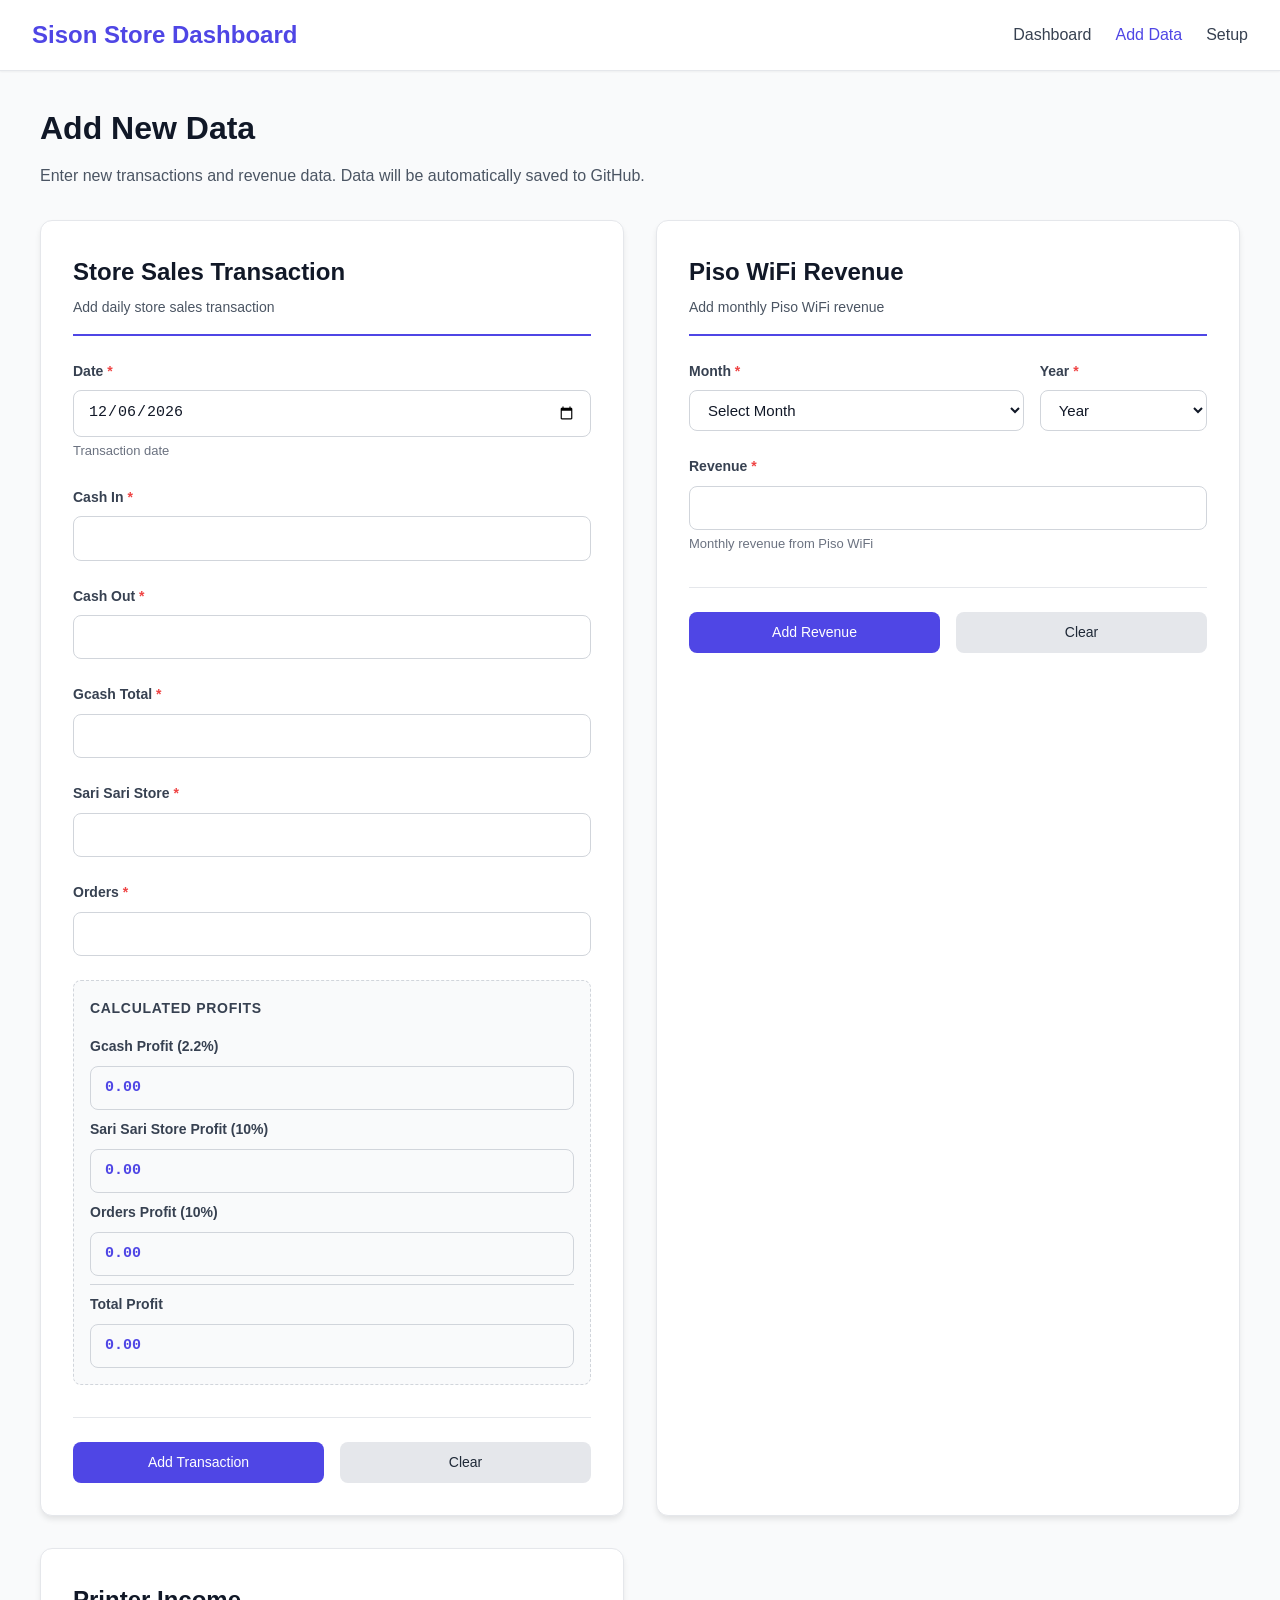
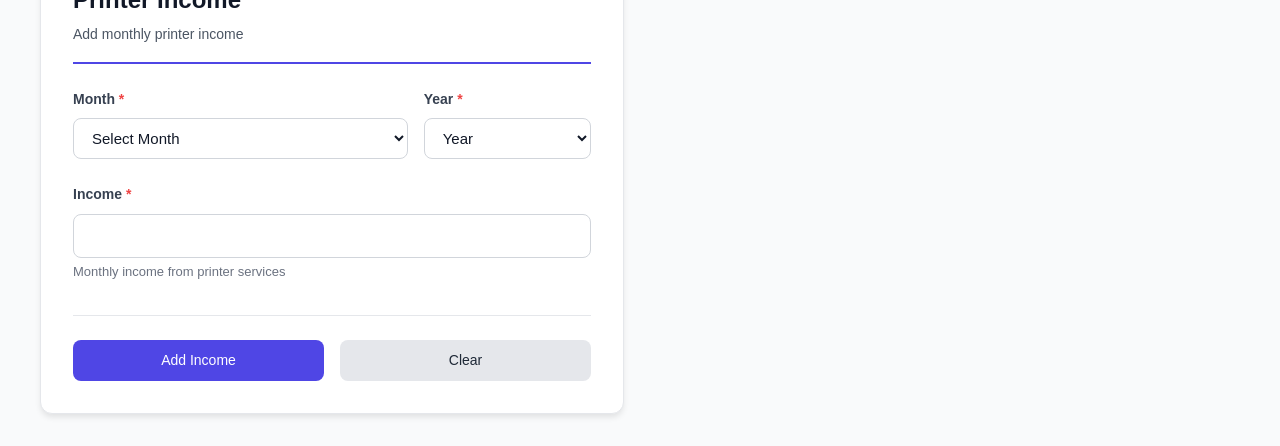
==== input.html @ 73884fcf "Initial commit: Sison Store Business Dashboard Complete web-based dashboard implementation: - Dashbo" ====
<!DOCTYPE html>
<html lang="en">
<head>
  <meta charset="UTF-8">
  <meta name="viewport" content="width=device-width, initial-scale=1.0">
  <title>Add Data - Sison Store Dashboard</title>

  <!-- Styles -->
  <link rel="stylesheet" href="css/main.css">
  <link rel="stylesheet" href="css/forms.css">
</head>
<body>
  <!-- Header -->
  <header>
    <div class="header-content">
      <a href="index.html" class="logo">Sison Store Dashboard</a>
      <nav>
        <ul>
          <li><a href="index.html">Dashboard</a></li>
          <li><a href="input.html" class="active">Add Data</a></li>
          <li><a href="setup.html">Setup</a></li>
        </ul>
      </nav>
    </div>
  </header>

  <!-- Main Content -->
  <main>
    <div class="forms-container">
      <!-- Header -->
      <div class="forms-header">
        <h1>Add New Data</h1>
        <p>Enter new transactions and revenue data. Data will be automatically saved to GitHub.</p>
      </div>

      <!-- Forms Grid -->
      <div class="forms-grid">
        <!-- Store Sales Form -->
        <div class="form-card">
          <div class="form-card-header">
            <h2>Store Sales Transaction</h2>
            <p>Add daily store sales transaction</p>
          </div>

          <form id="store-sales-form">
            <!-- Date -->
            <div class="form-group">
              <label for="date" class="form-label required">Date</label>
              <input type="date" id="date" name="date" class="form-input" required>
              <p class="form-help">Transaction date</p>
            </div>

            <!-- Revenue Fields -->
            <div class="form-group">
              <label for="cashIn" class="form-label required">Cash In</label>
              <input type="number" id="cashIn" name="cashIn" class="form-input" step="0.01" min="0" required>
            </div>

            <div class="form-group">
              <label for="cashOut" class="form-label required">Cash Out</label>
              <input type="number" id="cashOut" name="cashOut" class="form-input" step="0.01" min="0" required>
            </div>

            <div class="form-group">
              <label for="gcashTotal" class="form-label required">Gcash Total</label>
              <input type="number" id="gcashTotal" name="gcashTotal" class="form-input" step="0.01" min="0" required>
            </div>

            <div class="form-group">
              <label for="sariSariStore" class="form-label required">Sari Sari Store</label>
              <input type="number" id="sariSariStore" name="sariSariStore" class="form-input" step="0.01" min="0" required>
            </div>

            <div class="form-group">
              <label for="orders" class="form-label required">Orders</label>
              <input type="number" id="orders" name="orders" class="form-input" step="0.01" min="0" required>
            </div>

            <!-- Calculated Profits -->
            <div class="calculated-section">
              <h3>Calculated Profits</h3>

              <div class="calculated-field">
                <label for="gcashProfit" class="form-label">Gcash Profit (2.2%)</label>
                <input type="number" id="gcashProfit" name="gcashProfit" class="form-input" step="0.01" readonly>
              </div>

              <div class="calculated-field">
                <label for="sariSariStoreProfit" class="form-label">Sari Sari Store Profit (10%)</label>
                <input type="number" id="sariSariStoreProfit" name="sariSariStoreProfit" class="form-input" step="0.01" readonly>
              </div>

              <div class="calculated-field">
                <label for="ordersProfit" class="form-label">Orders Profit (10%)</label>
                <input type="number" id="ordersProfit" name="ordersProfit" class="form-input" step="0.01" readonly>
              </div>

              <div class="calculated-field">
                <label for="totalProfit" class="form-label">Total Profit</label>
                <input type="number" id="totalProfit" name="totalProfit" class="form-input" step="0.01" readonly>
              </div>
            </div>

            <!-- Actions -->
            <div class="form-actions">
              <button type="submit" class="btn btn-primary">Add Transaction</button>
              <button type="reset" class="btn btn-secondary">Clear</button>
            </div>
          </form>
        </div>

        <!-- Piso WiFi Form -->
        <div class="form-card">
          <div class="form-card-header">
            <h2>Piso WiFi Revenue</h2>
            <p>Add monthly Piso WiFi revenue</p>
          </div>

          <form id="piso-wifi-form">
            <!-- Month/Year -->
            <div class="date-inputs">
              <div class="form-group">
                <label for="pisoWifiMonth" class="form-label required">Month</label>
                <select id="pisoWifiMonth" name="month" class="form-select" required>
                  <option value="">Select Month</option>
                  <option value="January">January</option>
                  <option value="February">February</option>
                  <option value="March">March</option>
                  <option value="April">April</option>
                  <option value="May">May</option>
                  <option value="June">June</option>
                  <option value="July">July</option>
                  <option value="August">August</option>
                  <option value="September">September</option>
                  <option value="October">October</option>
                  <option value="November">November</option>
                  <option value="December">December</option>
                </select>
              </div>

              <div class="form-group">
                <label for="pisoWifiYear" class="form-label required">Year</label>
                <select id="pisoWifiYear" name="year" class="form-select" required>
                  <option value="">Year</option>
                  <option value="2025">2025</option>
                  <option value="2026">2026</option>
                  <option value="2027">2027</option>
                  <option value="2028">2028</option>
                  <option value="2029">2029</option>
                </select>
              </div>
            </div>

            <!-- Revenue -->
            <div class="form-group">
              <label for="pisoWifiRevenue" class="form-label required">Revenue</label>
              <input type="number" id="pisoWifiRevenue" name="revenue" class="form-input" step="0.01" min="0" required>
              <p class="form-help">Monthly revenue from Piso WiFi</p>
            </div>

            <!-- Actions -->
            <div class="form-actions">
              <button type="submit" class="btn btn-primary">Add Revenue</button>
              <button type="reset" class="btn btn-secondary">Clear</button>
            </div>
          </form>
        </div>

        <!-- Printer Form -->
        <div class="form-card">
          <div class="form-card-header">
            <h2>Printer Income</h2>
            <p>Add monthly printer income</p>
          </div>

          <form id="printer-form">
            <!-- Month/Year -->
            <div class="date-inputs">
              <div class="form-group">
                <label for="printerMonth" class="form-label required">Month</label>
                <select id="printerMonth" name="month" class="form-select" required>
                  <option value="">Select Month</option>
                  <option value="January">January</option>
                  <option value="February">February</option>
                  <option value="March">March</option>
                  <option value="April">April</option>
                  <option value="May">May</option>
                  <option value="June">June</option>
                  <option value="July">July</option>
                  <option value="August">August</option>
                  <option value="September">September</option>
                  <option value="October">October</option>
                  <option value="November">November</option>
                  <option value="December">December</option>
                </select>
              </div>

              <div class="form-group">
                <label for="printerYear" class="form-label required">Year</label>
                <select id="printerYear" name="year" class="form-select" required>
                  <option value="">Year</option>
                  <option value="2025">2025</option>
                  <option value="2026">2026</option>
                  <option value="2027">2027</option>
                  <option value="2028">2028</option>
                  <option value="2029">2029</option>
                </select>
              </div>
            </div>

            <!-- Income -->
            <div class="form-group">
              <label for="printerIncome" class="form-label required">Income</label>
              <input type="number" id="printerIncome" name="income" class="form-input" step="0.01" min="0" required>
              <p class="form-help">Monthly income from printer services</p>
            </div>

            <!-- Actions -->
            <div class="form-actions">
              <button type="submit" class="btn btn-primary">Add Income</button>
              <button type="reset" class="btn btn-secondary">Clear</button>
            </div>
          </form>
        </div>
      </div>
    </div>
  </main>

  <!-- Scripts -->
  <script src="js/config.js"></script>
  <script src="js/utils.js"></script>
  <script src="js/github-api.js"></script>
  <script src="js/storage.js"></script>
  <script src="js/data-manager.js"></script>
  <script src="js/forms.js"></script>
</body>
</html>
---- css/main.css ----
/**
 * Main styles for Sison Store Dashboard
 * Global styles, variables, and base layout
 */

:root {
  /* Colors */
  --primary-color: #4F46E5;
  --primary-dark: #4338CA;
  --primary-light: #6366F1;
  --secondary-color: #06B6D4;
  --success-color: #10B981;
  --warning-color: #F59E0B;
  --error-color: #EF4444;
  --info-color: #3B82F6;

  /* Grays */
  --gray-50: #F9FAFB;
  --gray-100: #F3F4F6;
  --gray-200: #E5E7EB;
  --gray-300: #D1D5DB;
  --gray-400: #9CA3AF;
  --gray-500: #6B7280;
  --gray-600: #4B5563;
  --gray-700: #374151;
  --gray-800: #1F2937;
  --gray-900: #111827;

  /* Spacing */
  --spacing-xs: 0.25rem;
  --spacing-sm: 0.5rem;
  --spacing-md: 1rem;
  --spacing-lg: 1.5rem;
  --spacing-xl: 2rem;
  --spacing-2xl: 3rem;

  /* Border */
  --border-radius: 0.5rem;
  --border-radius-lg: 0.75rem;
  --border-color: var(--gray-200);

  /* Shadows */
  --shadow-sm: 0 1px 2px 0 rgba(0, 0, 0, 0.05);
  --shadow-md: 0 4px 6px -1px rgba(0, 0, 0, 0.1);
  --shadow-lg: 0 10px 15px -3px rgba(0, 0, 0, 0.1);
  --shadow-xl: 0 20px 25px -5px rgba(0, 0, 0, 0.1);

  /* Font */
  --font-family: -apple-system, BlinkMacSystemFont, 'Segoe UI', Roboto, 'Helvetica Neue', Arial, sans-serif;
  --font-mono: 'SF Mono', Monaco, 'Cascadia Code', 'Roboto Mono', Consolas, 'Courier New', monospace;
}

* {
  margin: 0;
  padding: 0;
  box-sizing: border-box;
}

html {
  font-size: 16px;
}

body {
  font-family: var(--font-family);
  color: var(--gray-900);
  background-color: var(--gray-50);
  line-height: 1.6;
  min-height: 100vh;
}

/* Header */
header {
  background-color: white;
  border-bottom: 1px solid var(--border-color);
  padding: var(--spacing-md) var(--spacing-xl);
  position: sticky;
  top: 0;
  z-index: 100;
  box-shadow: var(--shadow-sm);
}

.header-content {
  max-width: 1400px;
  margin: 0 auto;
  display: flex;
  justify-content: space-between;
  align-items: center;
}

.logo {
  font-size: 1.5rem;
  font-weight: 700;
  color: var(--primary-color);
  text-decoration: none;
}

nav ul {
  list-style: none;
  display: flex;
  gap: var(--spacing-lg);
  align-items: center;
}

nav a {
  color: var(--gray-700);
  text-decoration: none;
  font-weight: 500;
  transition: color 0.2s;
}

nav a:hover {
  color: var(--primary-color);
}

nav a.active {
  color: var(--primary-color);
}

/* Main Content */
main {
  max-width: 1400px;
  margin: 0 auto;
  padding: var(--spacing-xl);
}

main.loading {
  opacity: 0.6;
  pointer-events: none;
}

/* Buttons */
.btn {
  display: inline-block;
  padding: 0.625rem 1.25rem;
  font-size: 0.875rem;
  font-weight: 500;
  text-align: center;
  text-decoration: none;
  border: none;
  border-radius: var(--border-radius);
  cursor: pointer;
  transition: all 0.2s;
  line-height: 1.5;
}

.btn:disabled {
  opacity: 0.5;
  cursor: not-allowed;
}

.btn-primary {
  background-color: var(--primary-color);
  color: white;
}

.btn-primary:hover:not(:disabled) {
  background-color: var(--primary-dark);
}

.btn-secondary {
  background-color: var(--gray-200);
  color: var(--gray-800);
}

.btn-secondary:hover:not(:disabled) {
  background-color: var(--gray-300);
}

.btn-success {
  background-color: var(--success-color);
  color: white;
}

.btn-danger {
  background-color: var(--error-color);
  color: white;
}

.btn-sm {
  padding: 0.375rem 0.75rem;
  font-size: 0.8125rem;
}

.btn-lg {
  padding: 0.875rem 1.75rem;
  font-size: 1rem;
}

/* Cards */
.card {
  background-color: white;
  border-radius: var(--border-radius-lg);
  padding: var(--spacing-lg);
  box-shadow: var(--shadow-sm);
  border: 1px solid var(--border-color);
}

.card-header {
  font-size: 1.125rem;
  font-weight: 600;
  margin-bottom: var(--spacing-md);
  color: var(--gray-800);
}

/* Notifications */
.notification {
  position: fixed;
  top: var(--spacing-xl);
  right: var(--spacing-xl);
  padding: var(--spacing-md) var(--spacing-lg);
  border-radius: var(--border-radius);
  box-shadow: var(--shadow-lg);
  background-color: white;
  border-left: 4px solid var(--info-color);
  z-index: 1000;
  transform: translateX(400px);
  opacity: 0;
  transition: all 0.3s ease-in-out;
  max-width: 400px;
}

.notification.show {
  transform: translateX(0);
  opacity: 1;
}

.notification-success {
  border-left-color: var(--success-color);
}

.notification-error {
  border-left-color: var(--error-color);
}

.notification-warning {
  border-left-color: var(--warning-color);
}

/* Loader */
.loader {
  text-align: center;
  padding: var(--spacing-2xl);
}

.spinner {
  width: 50px;
  height: 50px;
  margin: 0 auto var(--spacing-md);
  border: 4px solid var(--gray-200);
  border-top-color: var(--primary-color);
  border-radius: 50%;
  animation: spin 1s linear infinite;
}

@keyframes spin {
  to {
    transform: rotate(360deg);
  }
}

/* Sync Status */
.sync-status {
  display: flex;
  align-items: center;
  gap: var(--spacing-sm);
  font-size: 0.875rem;
  color: var(--gray-600);
}

.sync-indicator {
  width: 8px;
  height: 8px;
  border-radius: 50%;
  background-color: var(--success-color);
  animation: pulse 2s infinite;
}

@keyframes pulse {
  0%, 100% {
    opacity: 1;
  }
  50% {
    opacity: 0.5;
  }
}

/* Setup Prompt */
.setup-prompt {
  display: flex;
  justify-content: center;
  align-items: center;
  min-height: 60vh;
}

.setup-card {
  background-color: white;
  border-radius: var(--border-radius-lg);
  padding: var(--spacing-2xl);
  box-shadow: var(--shadow-lg);
  max-width: 500px;
  text-align: center;
}

.setup-card h2 {
  font-size: 1.5rem;
  margin-bottom: var(--spacing-md);
  color: var(--gray-900);
}

.setup-card p {
  color: var(--gray-600);
  margin-bottom: var(--spacing-md);
}

.setup-card .btn {
  margin-top: var(--spacing-lg);
}

/* Utility Classes */
.text-center {
  text-align: center;
}

.text-right {
  text-align: right;
}

.font-semibold {
  font-weight: 600;
}

.font-bold {
  font-weight: 700;
}

.mb-1 {
  margin-bottom: var(--spacing-sm);
}

.mb-2 {
  margin-bottom: var(--spacing-md);
}

.mb-3 {
  margin-bottom: var(--spacing-lg);
}

.mt-1 {
  margin-top: var(--spacing-sm);
}

.mt-2 {
  margin-top: var(--spacing-md);
}

.mt-3 {
  margin-top: var(--spacing-lg);
}

/* Responsive */
@media (max-width: 768px) {
  header {
    padding: var(--spacing-md);
  }

  main {
    padding: var(--spacing-md);
  }

  nav ul {
    gap: var(--spacing-sm);
    font-size: 0.875rem;
  }

  .logo {
    font-size: 1.25rem;
  }

  .notification {
    right: var(--spacing-md);
    left: var(--spacing-md);
    max-width: none;
  }
}
---- css/forms.css ----
/**
 * Forms-specific styles
 */

/* Forms Page Layout */
.forms-container {
  max-width: 1200px;
  margin: 0 auto;
}

.forms-header {
  margin-bottom: var(--spacing-xl);
}

.forms-header h1 {
  font-size: 2rem;
  font-weight: 700;
  color: var(--gray-900);
  margin-bottom: var(--spacing-sm);
}

.forms-header p {
  color: var(--gray-600);
  font-size: 1rem;
}

/* Forms Grid */
.forms-grid {
  display: grid;
  grid-template-columns: repeat(auto-fit, minmax(400px, 1fr));
  gap: var(--spacing-xl);
}

/* Form Card */
.form-card {
  background-color: white;
  border-radius: var(--border-radius-lg);
  padding: var(--spacing-xl);
  box-shadow: var(--shadow-md);
  border: 1px solid var(--border-color);
}

.form-card-header {
  margin-bottom: var(--spacing-lg);
  padding-bottom: var(--spacing-md);
  border-bottom: 2px solid var(--primary-color);
}

.form-card-header h2 {
  font-size: 1.5rem;
  font-weight: 600;
  color: var(--gray-900);
  margin-bottom: var(--spacing-xs);
}

.form-card-header p {
  color: var(--gray-600);
  font-size: 0.875rem;
}

/* Form Groups */
.form-group {
  margin-bottom: var(--spacing-lg);
}

.form-label {
  display: block;
  font-size: 0.875rem;
  font-weight: 600;
  color: var(--gray-700);
  margin-bottom: var(--spacing-sm);
}

.form-label.required::after {
  content: " *";
  color: var(--error-color);
}

.form-input,
.form-select,
.form-textarea {
  width: 100%;
  padding: 0.625rem 0.875rem;
  font-size: 0.9375rem;
  line-height: 1.5;
  color: var(--gray-900);
  background-color: white;
  border: 1px solid var(--gray-300);
  border-radius: var(--border-radius);
  transition: border-color 0.2s, box-shadow 0.2s;
}

.form-input:focus,
.form-select:focus,
.form-textarea:focus {
  outline: none;
  border-color: var(--primary-color);
  box-shadow: 0 0 0 3px rgba(79, 70, 229, 0.1);
}

.form-input:disabled,
.form-select:disabled,
.form-textarea:disabled {
  background-color: var(--gray-100);
  cursor: not-allowed;
  opacity: 0.7;
}

.form-input[readonly] {
  background-color: var(--gray-50);
  cursor: default;
}

.form-textarea {
  resize: vertical;
  min-height: 100px;
}

.form-help {
  font-size: 0.8125rem;
  color: var(--gray-500);
  margin-top: var(--spacing-xs);
}

/* Input Groups */
.input-group {
  display: flex;
  gap: var(--spacing-sm);
}

.input-group > * {
  flex: 1;
}

/* Calculated Fields */
.calculated-section {
  margin-top: var(--spacing-lg);
  padding: var(--spacing-md);
  background-color: var(--gray-50);
  border-radius: var(--border-radius);
  border: 1px dashed var(--gray-300);
}

.calculated-section h3 {
  font-size: 0.875rem;
  font-weight: 600;
  color: var(--gray-700);
  margin-bottom: var(--spacing-md);
  text-transform: uppercase;
  letter-spacing: 0.05em;
}

.calculated-field {
  margin-bottom: var(--spacing-sm);
}

.calculated-field:last-child {
  margin-bottom: 0;
  padding-top: var(--spacing-sm);
  border-top: 1px solid var(--gray-300);
  margin-top: var(--spacing-sm);
}

.calculated-field .form-input {
  font-weight: 600;
  color: var(--primary-color);
}

/* Form Actions */
.form-actions {
  display: flex;
  gap: var(--spacing-md);
  margin-top: var(--spacing-xl);
  padding-top: var(--spacing-lg);
  border-top: 1px solid var(--border-color);
}

.form-actions .btn {
  flex: 1;
}

/* Error States */
.form-input.error,
.form-select.error,
.form-textarea.error {
  border-color: var(--error-color);
}

.form-input.error:focus,
.form-select.error:focus,
.form-textarea.error:focus {
  box-shadow: 0 0 0 3px rgba(239, 68, 68, 0.1);
}

.form-error {
  font-size: 0.8125rem;
  color: var(--error-color);
  margin-top: var(--spacing-xs);
  display: flex;
  align-items: center;
  gap: var(--spacing-xs);
}

/* Success States */
.form-success {
  padding: var(--spacing-md);
  background-color: var(--success-color);
  color: white;
  border-radius: var(--border-radius);
  margin-bottom: var(--spacing-lg);
  display: flex;
  align-items: center;
  gap: var(--spacing-sm);
}

/* Currency Input Styling */
input[type="number"] {
  font-family: var(--font-mono);
}

/* Month/Year Selectors */
.date-inputs {
  display: grid;
  grid-template-columns: 2fr 1fr;
  gap: var(--spacing-md);
}

/* Setup Form */
.setup-form {
  max-width: 600px;
  margin: 0 auto;
}

.setup-instructions {
  background-color: var(--info-color);
  color: white;
  padding: var(--spacing-lg);
  border-radius: var(--border-radius);
  margin-bottom: var(--spacing-xl);
}

.setup-instructions h3 {
  font-size: 1.125rem;
  margin-bottom: var(--spacing-sm);
}

.setup-instructions ol {
  margin-left: var(--spacing-lg);
  margin-top: var(--spacing-md);
}

.setup-instructions li {
  margin-bottom: var(--spacing-sm);
}

.setup-instructions code {
  background-color: rgba(255, 255, 255, 0.2);
  padding: 0.125rem 0.375rem;
  border-radius: 0.25rem;
  font-family: var(--font-mono);
  font-size: 0.875rem;
}

/* Token Input */
.token-input {
  font-family: var(--font-mono);
  letter-spacing: 0.05em;
}

/* Responsive */
@media (max-width: 768px) {
  .forms-grid {
    grid-template-columns: 1fr;
  }

  .form-card {
    padding: var(--spacing-lg);
  }

  .form-actions {
    flex-direction: column;
  }

  .form-actions .btn {
    width: 100%;
  }

  .input-group {
    flex-direction: column;
  }

  .date-inputs {
    grid-template-columns: 1fr;
  }
}

/* Loading State */
.form-card.loading {
  opacity: 0.6;
  pointer-events: none;
}

/* Animation */
@keyframes slideInUp {
  from {
    transform: translateY(20px);
    opacity: 0;
  }
  to {
    transform: translateY(0);
    opacity: 1;
  }
}

.form-card {
  animation: slideInUp 0.3s ease-out;
}
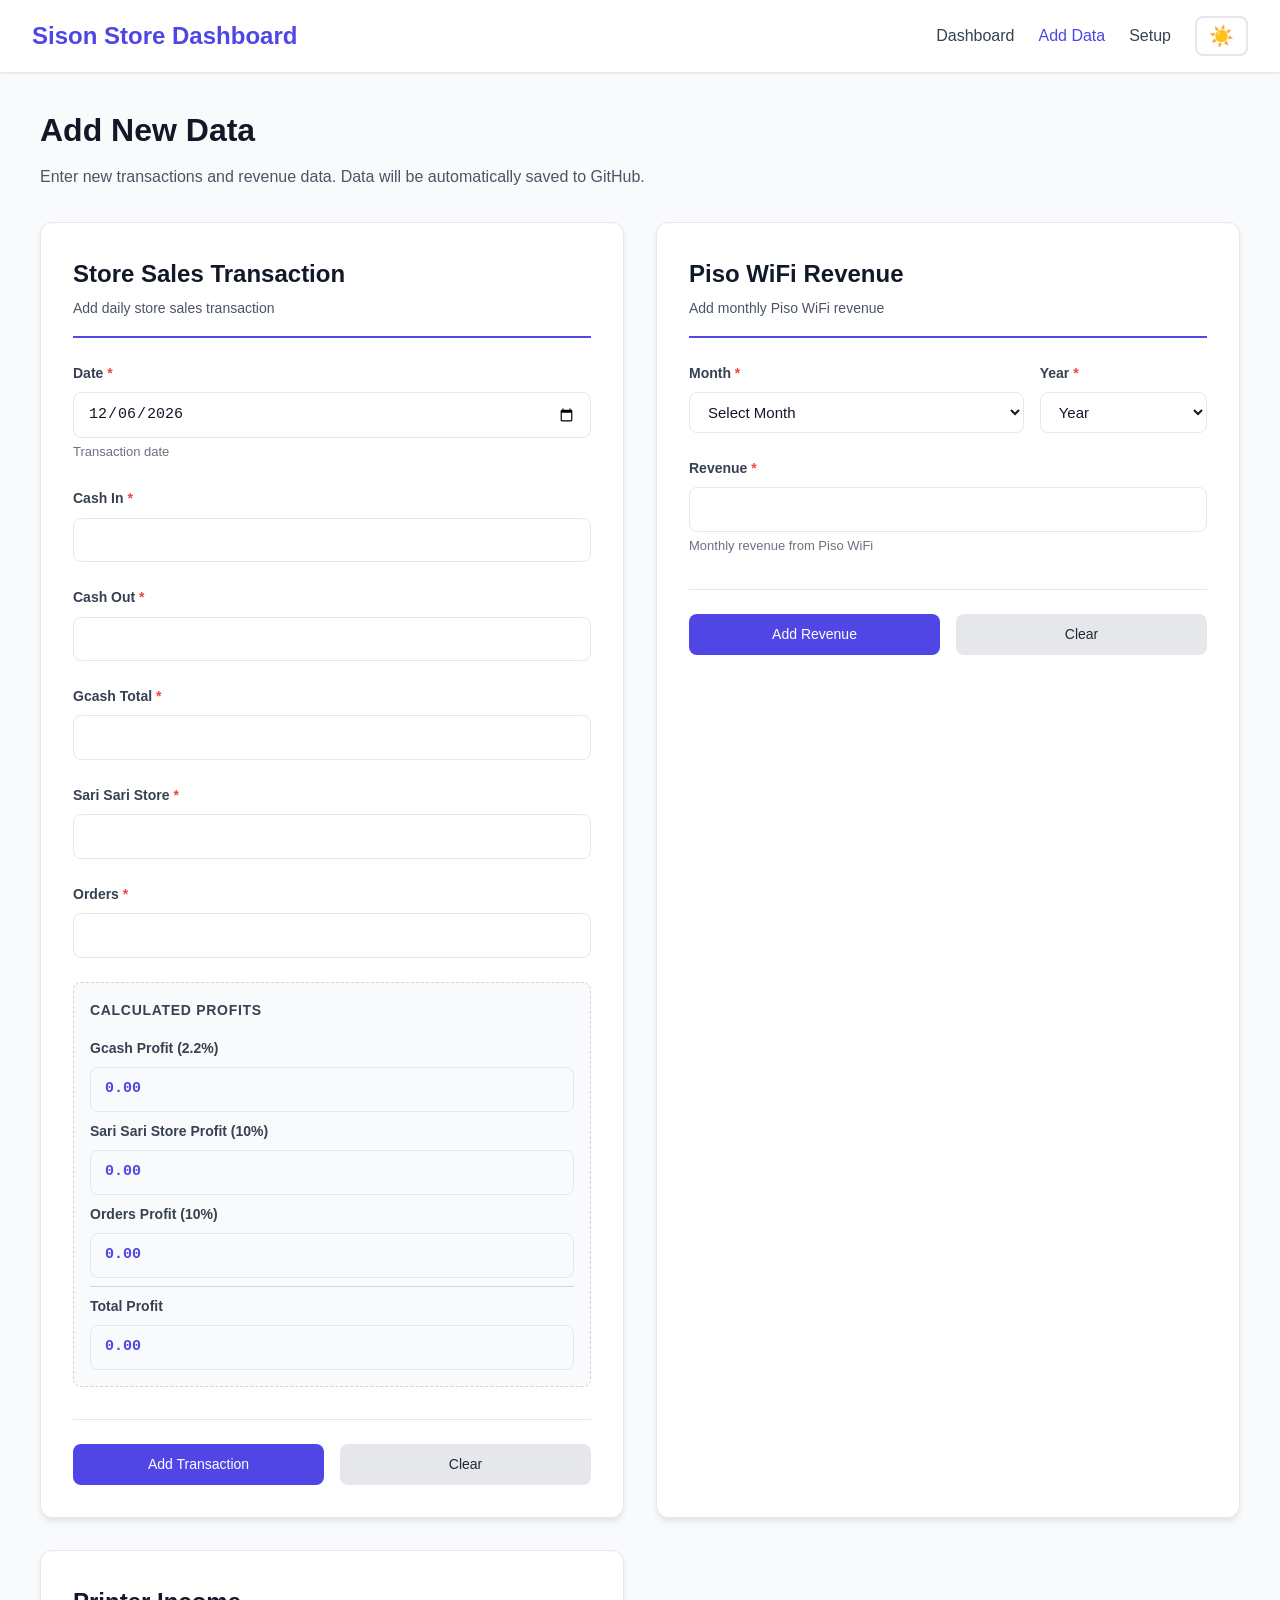
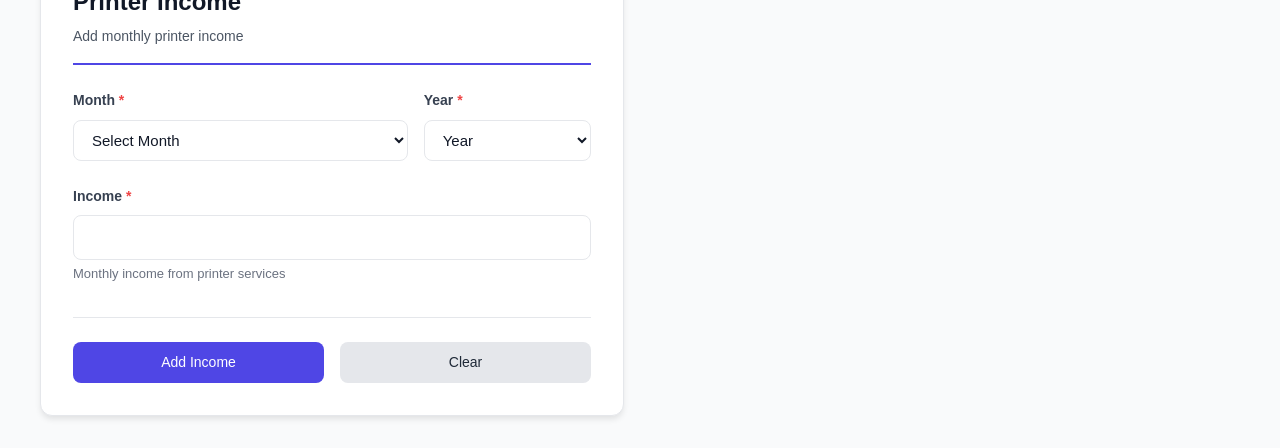
==== commit c2159083: "feat: Complete dashboard enhancements - Time filters, Revenue cards, Dark mode 🎨 Time Filter Feature" ====
--- a/input.html
+++ b/input.html
@@ -19,6 +19,12 @@
           <li><a href="index.html">Dashboard</a></li>
           <li><a href="input.html" class="active">Add Data</a></li>
           <li><a href="setup.html">Setup</a></li>
+          <li>
+            <button id="dark-mode-toggle" class="dark-mode-btn" title="Toggle Dark Mode">
+              <span class="icon-light">☀️</span>
+              <span class="icon-dark">🌙</span>
+            </button>
+          </li>
         </ul>
       </nav>
     </div>
@@ -233,5 +239,22 @@
   <script src="js/storage.js"></script>
   <script src="js/data-manager.js"></script>
   <script src="js/forms.js"></script>
+  <script>
+    // Dark mode toggle for input page
+    document.addEventListener('DOMContentLoaded', () => {
+      const darkMode = localStorage.getItem('darkMode') === 'true';
+      if (darkMode) {
+        document.body.classList.add('dark-mode');
+      }
+
+      const darkModeToggle = document.getElementById('dark-mode-toggle');
+      if (darkModeToggle) {
+        darkModeToggle.addEventListener('click', () => {
+          document.body.classList.toggle('dark-mode');
+          localStorage.setItem('darkMode', document.body.classList.contains('dark-mode'));
+        });
+      }
+    });
+  </script>
 </body>
 </html>
--- a/css/main.css
+++ b/css/main.css
@@ -13,6 +13,13 @@
   --warning-color: #F59E0B;
   --error-color: #EF4444;
   --info-color: #3B82F6;
+
+  /* Light Mode Colors */
+  --bg-primary: #F9FAFB;
+  --bg-secondary: #FFFFFF;
+  --text-primary: #111827;
+  --text-secondary: #6B7280;
+  --border-color-main: #E5E7EB;
 
   /* Grays */
   --gray-50: #F9FAFB;
@@ -62,21 +69,43 @@
 
 body {
   font-family: var(--font-family);
-  color: var(--gray-900);
-  background-color: var(--gray-50);
+  color: var(--text-primary);
+  background-color: var(--bg-primary);
   line-height: 1.6;
   min-height: 100vh;
+  transition: background-color 0.3s ease, color 0.3s ease;
+}
+
+/* Dark Mode */
+body.dark-mode {
+  --bg-primary: #111827;
+  --bg-secondary: #1F2937;
+  --text-primary: #F9FAFB;
+  --text-secondary: #9CA3AF;
+  --border-color-main: #374151;
+
+  --gray-50: #1F2937;
+  --gray-100: #374151;
+  --gray-200: #4B5563;
+  --gray-300: #6B7280;
+  --gray-400: #9CA3AF;
+  --gray-500: #D1D5DB;
+  --gray-600: #E5E7EB;
+  --gray-700: #F3F4F6;
+  --gray-800: #F9FAFB;
+  --gray-900: #FFFFFF;
 }
 
 /* Header */
 header {
-  background-color: white;
-  border-bottom: 1px solid var(--border-color);
+  background-color: var(--bg-secondary);
+  border-bottom: 1px solid var(--border-color-main);
   padding: var(--spacing-md) var(--spacing-xl);
   position: sticky;
   top: 0;
   z-index: 100;
   box-shadow: var(--shadow-sm);
+  transition: background-color 0.3s ease;
 }
 
 .header-content {
@@ -188,11 +217,43 @@
 
 /* Cards */
 .card {
-  background-color: white;
+  background-color: var(--bg-secondary);
   border-radius: var(--border-radius-lg);
   padding: var(--spacing-lg);
   box-shadow: var(--shadow-sm);
-  border: 1px solid var(--border-color);
+  border: 1px solid var(--border-color-main);
+  transition: background-color 0.3s ease;
+}
+
+/* Dark Mode Toggle Button */
+.dark-mode-btn {
+  background: none;
+  border: 2px solid var(--border-color-main);
+  border-radius: var(--border-radius);
+  padding: 0.375rem 0.75rem;
+  cursor: pointer;
+  font-size: 1.25rem;
+  transition: all 0.2s;
+  display: flex;
+  align-items: center;
+  gap: 0.25rem;
+}
+
+.dark-mode-btn:hover {
+  border-color: var(--primary-color);
+  transform: scale(1.05);
+}
+
+.dark-mode-btn .icon-dark {
+  display: none;
+}
+
+body.dark-mode .dark-mode-btn .icon-light {
+  display: none;
+}
+
+body.dark-mode .dark-mode-btn .icon-dark {
+  display: inline;
 }
 
 .card-header {
--- a/css/forms.css
+++ b/css/forms.css
@@ -33,11 +33,12 @@
 
 /* Form Card */
 .form-card {
-  background-color: white;
+  background-color: var(--bg-secondary);
   border-radius: var(--border-radius-lg);
   padding: var(--spacing-xl);
   box-shadow: var(--shadow-md);
-  border: 1px solid var(--border-color);
+  border: 1px solid var(--border-color-main);
+  transition: background-color 0.3s ease;
 }
 
 .form-card-header {
@@ -83,11 +84,11 @@
   padding: 0.625rem 0.875rem;
   font-size: 0.9375rem;
   line-height: 1.5;
-  color: var(--gray-900);
-  background-color: white;
-  border: 1px solid var(--gray-300);
+  color: var(--text-primary);
+  background-color: var(--bg-secondary);
+  border: 1px solid var(--border-color-main);
   border-radius: var(--border-radius);
-  transition: border-color 0.2s, box-shadow 0.2s;
+  transition: all 0.2s;
 }
 
 .form-input:focus,
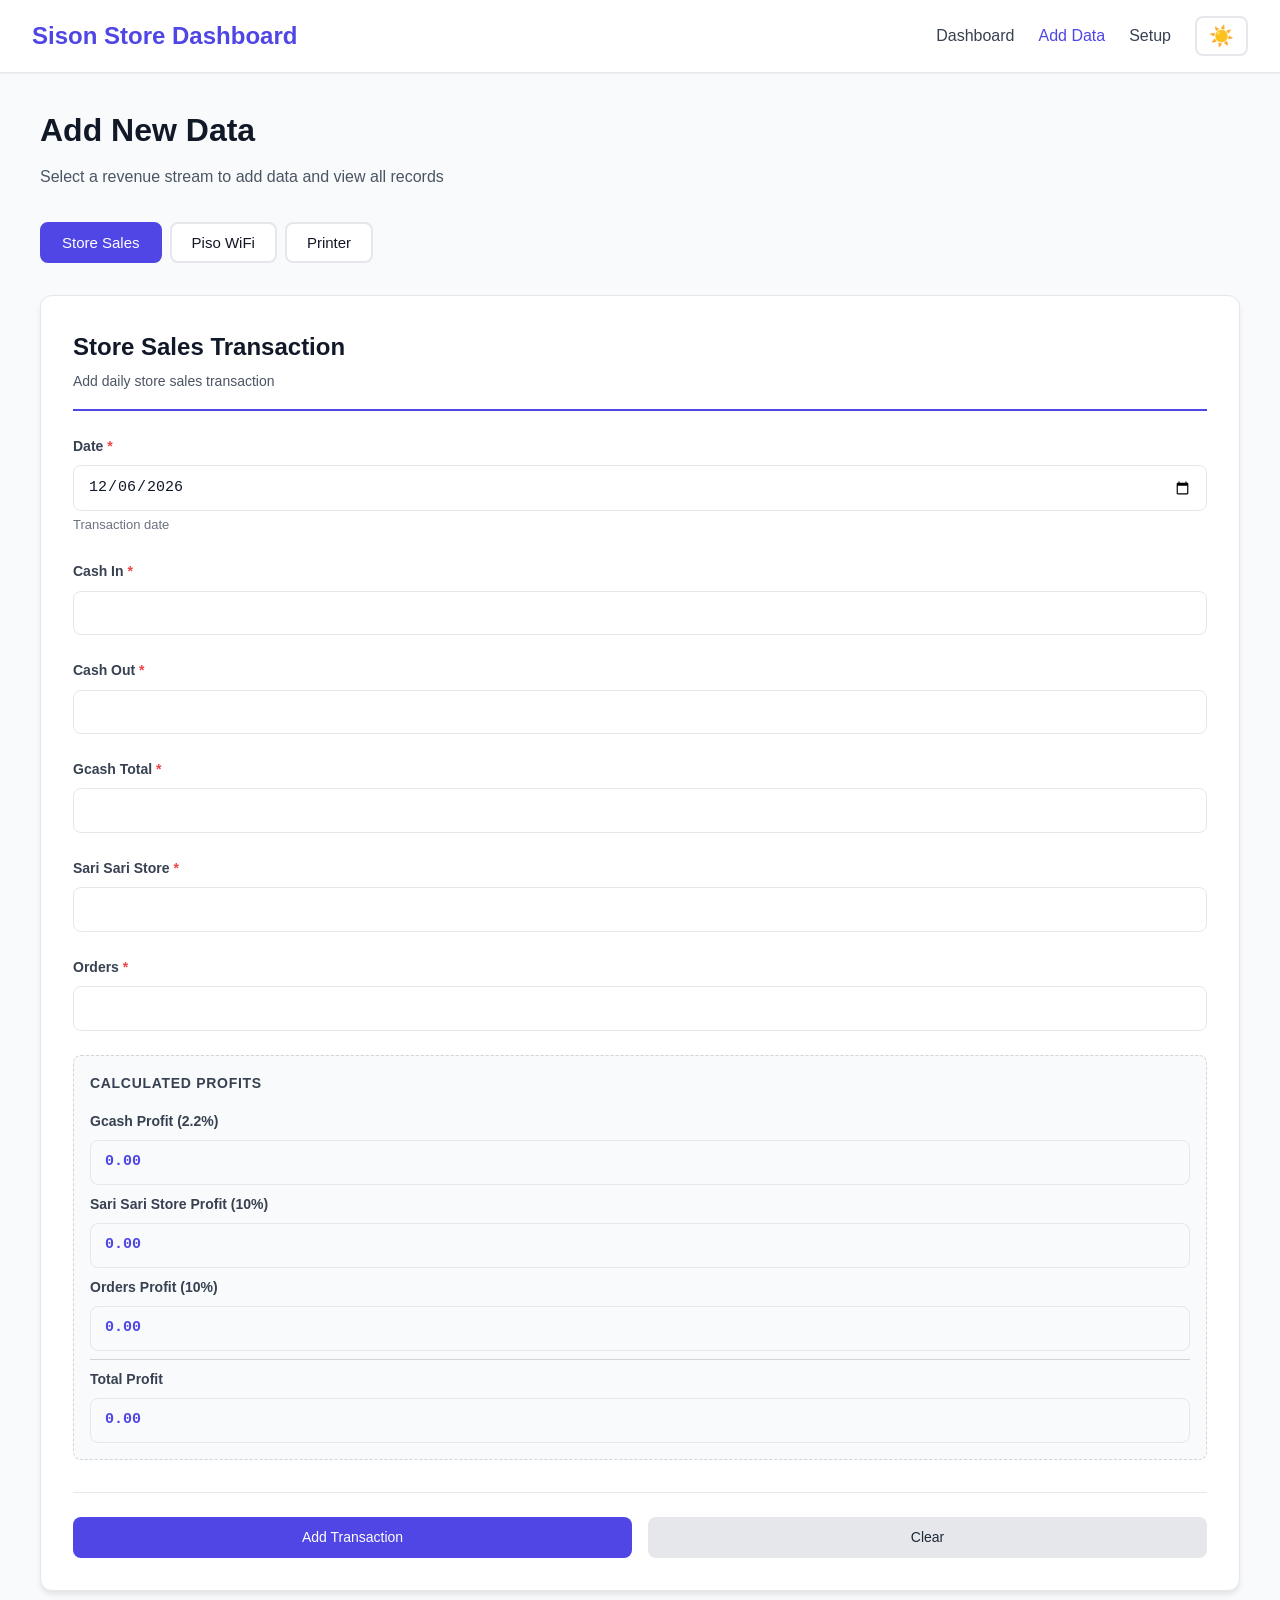
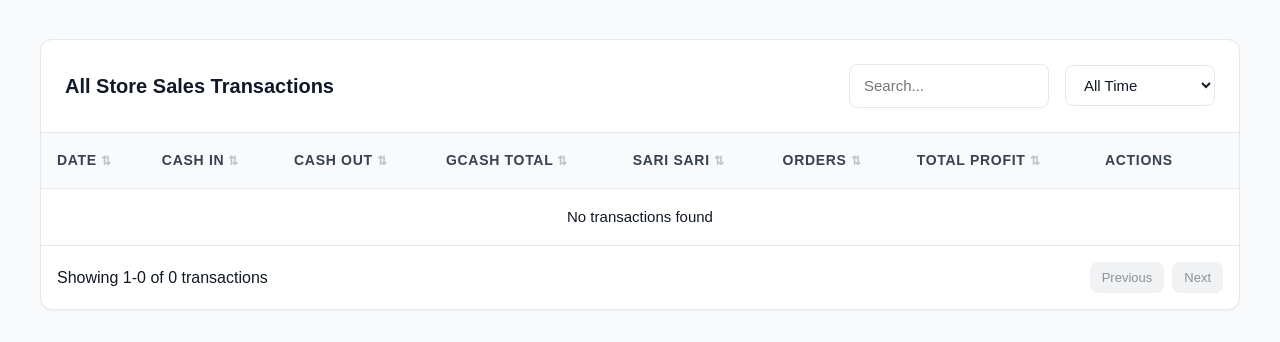
==== commit 43da3b8e: "feat: Complete dashboard with edit/delete, filters, and mobile optimization 🎯 Major Features Added: " ====
--- a/input.html
+++ b/input.html
@@ -6,8 +6,17 @@
   <title>Add Data - Sison Store Dashboard</title>
 
   <!-- Styles -->
-  <link rel="stylesheet" href="css/main.css">
-  <link rel="stylesheet" href="css/forms.css">
+  <link rel="stylesheet" href="css/main.css?v=4">
+  <link rel="stylesheet" href="css/forms.css?v=4">
+  <link rel="stylesheet" href="css/dashboard.css?v=4">
+  <style>
+    .tab-section {
+      display: none;
+    }
+    .tab-section.active {
+      display: block;
+    }
+  </style>
 </head>
 <body>
   <!-- Header -->
@@ -36,12 +45,19 @@
       <!-- Header -->
       <div class="forms-header">
         <h1>Add New Data</h1>
-        <p>Enter new transactions and revenue data. Data will be automatically saved to GitHub.</p>
+        <p>Select a revenue stream to add data and view all records</p>
+
+        <!-- Tab Menu -->
+        <div class="form-type-selector" style="margin-top: var(--spacing-xl);">
+          <button class="type-btn active" data-tab="store-sales">Store Sales</button>
+          <button class="type-btn" data-tab="piso-wifi">Piso WiFi</button>
+          <button class="type-btn" data-tab="printer">Printer</button>
+        </div>
       </div>
 
-      <!-- Forms Grid -->
-      <div class="forms-grid">
-        <!-- Store Sales Form -->
+      <!-- Store Sales Section -->
+      <div id="store-sales-section" class="tab-section active">
+        <!-- Form -->
         <div class="form-card">
           <div class="form-card-header">
             <h2>Store Sales Transaction</h2>
@@ -115,7 +131,56 @@
           </form>
         </div>
 
-        <!-- Piso WiFi Form -->
+        <!-- All Store Sales Table -->
+        <section style="margin-top: var(--spacing-2xl);">
+          <div class="table-container">
+            <div class="table-header" style="display: flex; justify-content: space-between; align-items: center; flex-wrap: wrap; gap: var(--spacing-md);">
+              <h2>All Store Sales Transactions</h2>
+              <div style="display: flex; gap: var(--spacing-md); align-items: center; flex-wrap: wrap;">
+                <input type="text" id="ss-search" placeholder="Search..." class="form-input" style="width: 200px;">
+                <select id="ss-filter" class="form-select" style="width: 150px;">
+                  <option value="all">All Time</option>
+                  <option value="month">This Month</option>
+                  <option value="quarter">Quarter</option>
+                  <option value="year">This Year</option>
+                </select>
+              </div>
+            </div>
+            <div style="overflow-x: auto;">
+              <table>
+                <thead>
+                  <tr>
+                    <th>Date</th>
+                    <th>Cash In</th>
+                    <th>Cash Out</th>
+                    <th>Gcash Total</th>
+                    <th>Sari Sari</th>
+                    <th>Orders</th>
+                    <th>Total Profit</th>
+                    <th style="width: 150px;">Actions</th>
+                  </tr>
+                </thead>
+                <tbody id="ss-tbody">
+                  <tr>
+                    <td colspan="8" class="text-center">Loading...</td>
+                  </tr>
+                </tbody>
+              </table>
+            </div>
+            <div style="padding: var(--spacing-md); display: flex; justify-content: space-between; align-items: center; border-top: 1px solid var(--border-color-main); flex-wrap: wrap; gap: var(--spacing-md);">
+              <div id="ss-page-info"></div>
+              <div style="display: flex; gap: var(--spacing-sm);">
+                <button id="ss-prev" class="btn btn-secondary btn-sm">Previous</button>
+                <button id="ss-next" class="btn btn-secondary btn-sm">Next</button>
+              </div>
+            </div>
+          </div>
+        </section>
+      </div>
+
+      <!-- Piso WiFi Section -->
+      <div id="piso-wifi-section" class="tab-section">
+        <!-- Form -->
         <div class="form-card">
           <div class="form-card-header">
             <h2>Piso WiFi Revenue</h2>
@@ -172,7 +237,49 @@
           </form>
         </div>
 
-        <!-- Printer Form -->
+        <!-- All Piso WiFi Table -->
+        <section style="margin-top: var(--spacing-2xl);">
+          <div class="table-container">
+            <div class="table-header" style="display: flex; justify-content: space-between; align-items: center; flex-wrap: wrap; gap: var(--spacing-md);">
+              <h2>All Piso WiFi Revenue</h2>
+              <div style="display: flex; gap: var(--spacing-md); align-items: center;">
+                <input type="text" id="pw-search" placeholder="Search..." class="form-input" style="width: 200px;">
+                <select id="pw-filter" class="form-select" style="width: 150px;">
+                  <option value="all">All Time</option>
+                  <option value="year">This Year</option>
+                  <option value="lastyear">Last Year</option>
+                </select>
+              </div>
+            </div>
+            <table>
+              <thead>
+                <tr>
+                  <th>Month</th>
+                  <th>Year</th>
+                  <th>Revenue</th>
+                  <th style="width: 150px;">Actions</th>
+                </tr>
+              </thead>
+              <tbody id="pw-tbody">
+                <tr>
+                  <td colspan="4" class="text-center">Loading...</td>
+                </tr>
+              </tbody>
+            </table>
+            <div style="padding: var(--spacing-md); display: flex; justify-content: space-between; align-items: center; border-top: 1px solid var(--border-color-main); flex-wrap: wrap; gap: var(--spacing-md);">
+              <div id="pw-page-info"></div>
+              <div style="display: flex; gap: var(--spacing-sm);">
+                <button id="pw-prev" class="btn btn-secondary btn-sm">Previous</button>
+                <button id="pw-next" class="btn btn-secondary btn-sm">Next</button>
+              </div>
+            </div>
+          </div>
+        </section>
+      </div>
+
+      <!-- Printer Section -->
+      <div id="printer-section" class="tab-section">
+        <!-- Form -->
         <div class="form-card">
           <div class="form-card-header">
             <h2>Printer Income</h2>
@@ -228,33 +335,56 @@
             </div>
           </form>
         </div>
+
+        <!-- All Printer Table -->
+        <section style="margin-top: var(--spacing-2xl);">
+          <div class="table-container">
+            <div class="table-header" style="display: flex; justify-content: space-between; align-items: center; flex-wrap: wrap; gap: var(--spacing-md);">
+              <h2>All Printer Income</h2>
+              <div style="display: flex; gap: var(--spacing-md); align-items: center;">
+                <input type="text" id="pr-search" placeholder="Search..." class="form-input" style="width: 200px;">
+                <select id="pr-filter" class="form-select" style="width: 150px;">
+                  <option value="all">All Time</option>
+                  <option value="year">This Year</option>
+                  <option value="lastyear">Last Year</option>
+                </select>
+              </div>
+            </div>
+            <table>
+              <thead>
+                <tr>
+                  <th>Month</th>
+                  <th>Year</th>
+                  <th>Income</th>
+                  <th style="width: 150px;">Actions</th>
+                </tr>
+              </thead>
+              <tbody id="pr-tbody">
+                <tr>
+                  <td colspan="4" class="text-center">Loading...</td>
+                </tr>
+              </tbody>
+            </table>
+            <div style="padding: var(--spacing-md); display: flex; justify-content: space-between; align-items: center; border-top: 1px solid var(--border-color-main); flex-wrap: wrap; gap: var(--spacing-md);">
+              <div id="pr-page-info"></div>
+              <div style="display: flex; gap: var(--spacing-sm);">
+                <button id="pr-prev" class="btn btn-secondary btn-sm">Previous</button>
+                <button id="pr-next" class="btn btn-secondary btn-sm">Next</button>
+              </div>
+            </div>
+          </div>
+        </section>
       </div>
     </div>
   </main>
 
   <!-- Scripts -->
-  <script src="js/config.js"></script>
-  <script src="js/utils.js"></script>
-  <script src="js/github-api.js"></script>
-  <script src="js/storage.js"></script>
-  <script src="js/data-manager.js"></script>
-  <script src="js/forms.js"></script>
-  <script>
-    // Dark mode toggle for input page
-    document.addEventListener('DOMContentLoaded', () => {
-      const darkMode = localStorage.getItem('darkMode') === 'true';
-      if (darkMode) {
-        document.body.classList.add('dark-mode');
-      }
-
-      const darkModeToggle = document.getElementById('dark-mode-toggle');
-      if (darkModeToggle) {
-        darkModeToggle.addEventListener('click', () => {
-          document.body.classList.toggle('dark-mode');
-          localStorage.setItem('darkMode', document.body.classList.contains('dark-mode'));
-        });
-      }
-    });
-  </script>
+  <script src="js/config.js?v=4"></script>
+  <script src="js/utils.js?v=4"></script>
+  <script src="js/github-api.js?v=4"></script>
+  <script src="js/storage.js?v=4"></script>
+  <script src="js/data-manager.js?v=4"></script>
+  <script src="js/forms.js?v=4"></script>
+  <script src="js/input-tables.js?v=4"></script>
 </body>
 </html>
--- a/css/main.css
+++ b/css/main.css
@@ -203,6 +203,10 @@
 .btn-danger {
   background-color: var(--error-color);
   color: white;
+}
+
+.btn-danger:hover:not(:disabled) {
+  background-color: #DC2626;
 }
 
 .btn-sm {
@@ -419,9 +423,27 @@
 }
 
 /* Responsive */
+
+/* Tablet and smaller */
+@media (max-width: 1024px) {
+  header {
+    padding: var(--spacing-md) var(--spacing-lg);
+  }
+
+  nav ul {
+    gap: var(--spacing-md);
+  }
+}
+
+/* Mobile */
 @media (max-width: 768px) {
   header {
-    padding: var(--spacing-md);
+    padding: var(--spacing-sm) var(--spacing-md);
+  }
+
+  .header-content {
+    flex-wrap: wrap;
+    gap: var(--spacing-sm);
   }
 
   main {
@@ -429,17 +451,73 @@
   }
 
   nav ul {
-    gap: var(--spacing-sm);
+    gap: var(--spacing-xs);
+    font-size: 0.8125rem;
+    flex-wrap: wrap;
+  }
+
+  nav a {
+    font-size: 0.8125rem;
+    padding: 0.25rem 0.5rem;
+  }
+
+  .logo {
+    font-size: 1.125rem;
+  }
+
+  .notification {
+    right: var(--spacing-sm);
+    left: var(--spacing-sm);
+    top: var(--spacing-md);
+    max-width: none;
     font-size: 0.875rem;
-  }
-
+    padding: var(--spacing-sm) var(--spacing-md);
+  }
+
+  .dark-mode-btn {
+    padding: 0.25rem 0.5rem;
+    font-size: 1rem;
+  }
+
+  .sync-status {
+    font-size: 0.75rem;
+    width: 100%;
+    margin-top: var(--spacing-xs);
+  }
+
+  /* Buttons */
+  .btn {
+    padding: 0.5rem 1rem;
+    font-size: 0.875rem;
+  }
+
+  .btn-sm {
+    padding: 0.375rem 0.625rem;
+    font-size: 0.75rem;
+  }
+}
+
+/* Very small mobile (below 480px) */
+@media (max-width: 480px) {
   .logo {
+    font-size: 1rem;
+  }
+
+  nav ul {
+    font-size: 0.75rem;
+  }
+
+  .filter-btn,
+  .type-btn {
+    font-size: 0.625rem;
+    padding: 0.375rem 0.375rem;
+  }
+
+  .kpi-value {
     font-size: 1.25rem;
   }
 
-  .notification {
-    right: var(--spacing-md);
-    left: var(--spacing-md);
-    max-width: none;
-  }
-}
+  .kpi-label {
+    font-size: 0.75rem;
+  }
+}
--- a/css/forms.css
+++ b/css/forms.css
@@ -6,6 +6,38 @@
 .forms-container {
   max-width: 1200px;
   margin: 0 auto;
+}
+
+/* Form Type Selector */
+.form-type-selector {
+  display: flex;
+  gap: var(--spacing-sm);
+  flex-wrap: wrap;
+}
+
+.type-btn {
+  padding: 0.625rem 1.25rem;
+  font-size: 0.9375rem;
+  font-weight: 500;
+  border: 2px solid var(--border-color-main);
+  background-color: var(--bg-secondary);
+  color: var(--text-primary);
+  border-radius: var(--border-radius);
+  text-decoration: none;
+  cursor: pointer;
+  transition: all 0.2s;
+  display: inline-block;
+}
+
+.type-btn:hover {
+  border-color: var(--primary-color);
+  color: var(--primary-color);
+}
+
+.type-btn.active {
+  background-color: var(--primary-color);
+  color: white;
+  border-color: var(--primary-color);
 }
 
 .forms-header {
@@ -293,6 +325,34 @@
   .date-inputs {
     grid-template-columns: 1fr;
   }
+
+  .form-type-selector {
+    width: 100%;
+  }
+
+  .type-btn {
+    flex: 1;
+    text-align: center;
+    padding: 0.625rem 0.5rem;
+    font-size: 0.8125rem;
+  }
+
+  /* Table filters on mobile */
+  .table-header {
+    flex-direction: column !important;
+    gap: var(--spacing-sm);
+  }
+
+  .table-header > div {
+    width: 100% !important;
+    flex-direction: column !important;
+    gap: var(--spacing-sm) !important;
+  }
+
+  .table-header input,
+  .table-header select {
+    width: 100% !important;
+  }
 }
 
 /* Loading State */
--- a/css/dashboard.css
+++ b/css/dashboard.css
@@ -0,0 +1,426 @@
+/**
+ * Dashboard-specific styles
+ */
+
+/* Dashboard Header */
+.dashboard-header {
+  display: flex;
+  justify-content: space-between;
+  align-items: flex-start;
+  margin-bottom: var(--spacing-xl);
+}
+
+.dashboard-header h1 {
+  font-size: 2rem;
+  font-weight: 700;
+  color: var(--gray-900);
+  margin-bottom: var(--spacing-md);
+}
+
+.dashboard-actions {
+  display: flex;
+  gap: var(--spacing-md);
+}
+
+/* Time Filter */
+.time-filter {
+  display: flex;
+  gap: var(--spacing-sm);
+  flex-wrap: wrap;
+}
+
+.filter-btn {
+  padding: 0.5rem 1rem;
+  font-size: 0.875rem;
+  font-weight: 500;
+  border: 2px solid var(--border-color-main);
+  background-color: var(--bg-secondary);
+  color: var(--text-primary);
+  border-radius: var(--border-radius);
+  cursor: pointer;
+  transition: all 0.2s;
+}
+
+.filter-btn:hover {
+  border-color: var(--primary-color);
+  color: var(--primary-color);
+}
+
+.filter-btn.active {
+  background-color: var(--primary-color);
+  color: white;
+  border-color: var(--primary-color);
+}
+
+/* KPI Grid */
+.kpi-grid {
+  display: grid;
+  grid-template-columns: repeat(auto-fit, minmax(250px, 1fr));
+  gap: var(--spacing-lg);
+  margin-bottom: var(--spacing-2xl);
+}
+
+.kpi-card {
+  background-color: var(--bg-secondary);
+  border-radius: var(--border-radius-lg);
+  padding: var(--spacing-lg);
+  box-shadow: var(--shadow-sm);
+  border: 1px solid var(--border-color-main);
+  transition: all 0.3s;
+}
+
+.kpi-card:hover {
+  box-shadow: var(--shadow-md);
+  transform: translateY(-2px);
+}
+
+.kpi-label {
+  font-size: 0.875rem;
+  color: var(--gray-600);
+  font-weight: 500;
+  margin-bottom: var(--spacing-sm);
+  text-transform: uppercase;
+  letter-spacing: 0.05em;
+  display: flex;
+  align-items: center;
+  gap: var(--spacing-xs);
+}
+
+.help-icon {
+  display: inline-flex;
+  align-items: center;
+  justify-content: center;
+  width: 16px;
+  height: 16px;
+  border-radius: 50%;
+  background-color: var(--gray-400);
+  color: white;
+  font-size: 0.75rem;
+  font-weight: 700;
+  cursor: help;
+  transition: all 0.2s;
+}
+
+.help-icon:hover {
+  background-color: var(--primary-color);
+  transform: scale(1.1);
+}
+
+.kpi-value {
+  font-size: 2rem;
+  font-weight: 700;
+  color: var(--gray-900);
+  margin-bottom: var(--spacing-xs);
+}
+
+.kpi-subtitle {
+  font-size: 0.875rem;
+  color: var(--gray-500);
+}
+
+.kpi-card.highlight {
+  background: linear-gradient(135deg, var(--primary-color) 0%, var(--primary-light) 100%);
+  color: white;
+}
+
+.kpi-card.highlight .kpi-label,
+.kpi-card.highlight .kpi-value,
+.kpi-card.highlight .kpi-subtitle {
+  color: white;
+}
+
+/* Charts Section */
+.charts-section {
+  margin-bottom: var(--spacing-2xl);
+}
+
+.charts-grid {
+  display: grid;
+  grid-template-columns: repeat(auto-fit, minmax(500px, 1fr));
+  gap: var(--spacing-lg);
+}
+
+.chart-container {
+  background-color: var(--bg-secondary);
+  border-radius: var(--border-radius-lg);
+  padding: var(--spacing-lg);
+  box-shadow: var(--shadow-sm);
+  border: 1px solid var(--border-color-main);
+  transition: background-color 0.3s ease;
+}
+
+.chart-wrapper {
+  position: relative;
+  height: 300px;
+}
+
+/* Transactions Table */
+.transactions-section {
+  margin-bottom: var(--spacing-2xl);
+}
+
+.table-container {
+  background-color: var(--bg-secondary);
+  border-radius: var(--border-radius-lg);
+  box-shadow: var(--shadow-sm);
+  border: 1px solid var(--border-color-main);
+  overflow: hidden;
+  transition: background-color 0.3s ease;
+}
+
+.table-header {
+  padding: var(--spacing-lg);
+  border-bottom: 1px solid var(--border-color);
+}
+
+.table-header h2 {
+  font-size: 1.25rem;
+  font-weight: 600;
+  color: var(--gray-900);
+}
+
+table {
+  width: 100%;
+  border-collapse: collapse;
+}
+
+thead {
+  background-color: var(--gray-50);
+}
+
+th {
+  padding: var(--spacing-md);
+  text-align: left;
+  font-size: 0.875rem;
+  font-weight: 600;
+  color: var(--gray-700);
+  text-transform: uppercase;
+  letter-spacing: 0.05em;
+  transition: color 0.2s;
+}
+
+th[style*="cursor: pointer"]:hover {
+  color: var(--primary-color);
+  background-color: var(--gray-100);
+}
+
+th[style*="cursor: pointer"]::after {
+  content: " ⇅";
+  opacity: 0.3;
+  font-size: 0.75rem;
+}
+
+td {
+  padding: var(--spacing-md);
+  border-top: 1px solid var(--border-color);
+  font-size: 0.9375rem;
+}
+
+tbody tr:hover {
+  background-color: var(--gray-50);
+}
+
+/* Action Buttons in Tables */
+td .btn {
+  padding: 0.25rem 0.5rem;
+  font-size: 0.75rem;
+  margin-right: 0.25rem;
+}
+
+.edit-btn {
+  background-color: var(--secondary-color);
+  color: white;
+}
+
+.edit-btn:hover {
+  background-color: #0891B2;
+}
+
+.delete-btn {
+  background-color: var(--error-color);
+  color: white;
+}
+
+.delete-btn:hover {
+  background-color: #DC2626;
+}
+
+.btn-success {
+  background-color: var(--success-color);
+  color: white;
+}
+
+.btn-success:hover {
+  background-color: #059669;
+}
+
+/* Empty State */
+.empty-state {
+  text-align: center;
+  padding: var(--spacing-2xl);
+  color: var(--gray-500);
+}
+
+.empty-state-icon {
+  font-size: 3rem;
+  margin-bottom: var(--spacing-md);
+  opacity: 0.5;
+}
+
+.empty-state-text {
+  font-size: 1.125rem;
+  margin-bottom: var(--spacing-sm);
+}
+
+/* Stats Summary */
+.stats-summary {
+  display: grid;
+  grid-template-columns: repeat(3, 1fr);
+  gap: var(--spacing-md);
+  margin-top: var(--spacing-lg);
+}
+
+.stat-item {
+  text-align: center;
+  padding: var(--spacing-md);
+  background-color: var(--gray-50);
+  border-radius: var(--border-radius);
+}
+
+.stat-value {
+  font-size: 1.5rem;
+  font-weight: 700;
+  color: var(--primary-color);
+  margin-bottom: var(--spacing-xs);
+}
+
+.stat-label {
+  font-size: 0.875rem;
+  color: var(--gray-600);
+}
+
+/* Responsive Design */
+
+/* Large Desktop (1400px+) */
+@media (min-width: 1400px) {
+  .charts-grid {
+    grid-template-columns: repeat(3, 1fr);
+  }
+}
+
+/* Desktop/Laptop (1024px - 1399px) */
+@media (min-width: 1024px) and (max-width: 1399px) {
+  .charts-grid {
+    grid-template-columns: repeat(2, 1fr);
+  }
+
+  .kpi-grid {
+    grid-template-columns: repeat(4, 1fr);
+  }
+}
+
+/* Tablet (768px - 1023px) */
+@media (max-width: 1024px) {
+  .charts-grid {
+    grid-template-columns: 1fr;
+  }
+
+  .kpi-grid {
+    grid-template-columns: repeat(2, 1fr);
+  }
+}
+
+/* Mobile (up to 767px) */
+@media (max-width: 768px) {
+  .dashboard-header {
+    flex-direction: column;
+    align-items: flex-start;
+    gap: var(--spacing-md);
+  }
+
+  .dashboard-header h1 {
+    font-size: 1.5rem;
+  }
+
+  .dashboard-actions {
+    width: 100%;
+    justify-content: stretch;
+  }
+
+  .dashboard-actions .btn {
+    flex: 1;
+  }
+
+  .time-filter {
+    width: 100%;
+    justify-content: space-between;
+  }
+
+  .filter-btn {
+    flex: 1;
+    padding: 0.5rem 0.5rem;
+    font-size: 0.75rem;
+  }
+
+  .kpi-grid {
+    grid-template-columns: 1fr;
+  }
+
+  .kpi-value {
+    font-size: 1.5rem;
+  }
+
+  .charts-grid {
+    grid-template-columns: 1fr;
+  }
+
+  .table-container {
+    overflow-x: auto;
+    -webkit-overflow-scrolling: touch;
+  }
+
+  table {
+    min-width: 700px;
+    font-size: 0.8125rem;
+  }
+
+  th, td {
+    padding: var(--spacing-sm);
+    font-size: 0.8125rem;
+  }
+
+  .table-header {
+    flex-direction: column;
+    align-items: flex-start !important;
+    gap: var(--spacing-sm);
+  }
+
+  .table-header > div {
+    width: 100%;
+  }
+
+  .stats-summary {
+    grid-template-columns: 1fr;
+  }
+
+  /* Action buttons on mobile */
+  td .btn {
+    padding: 0.25rem 0.375rem;
+    font-size: 0.625rem;
+  }
+}
+
+/* Print Styles */
+@media print {
+  .dashboard-actions,
+  header nav {
+    display: none;
+  }
+
+  .kpi-card,
+  .chart-container,
+  .table-container {
+    break-inside: avoid;
+    box-shadow: none;
+  }
+}
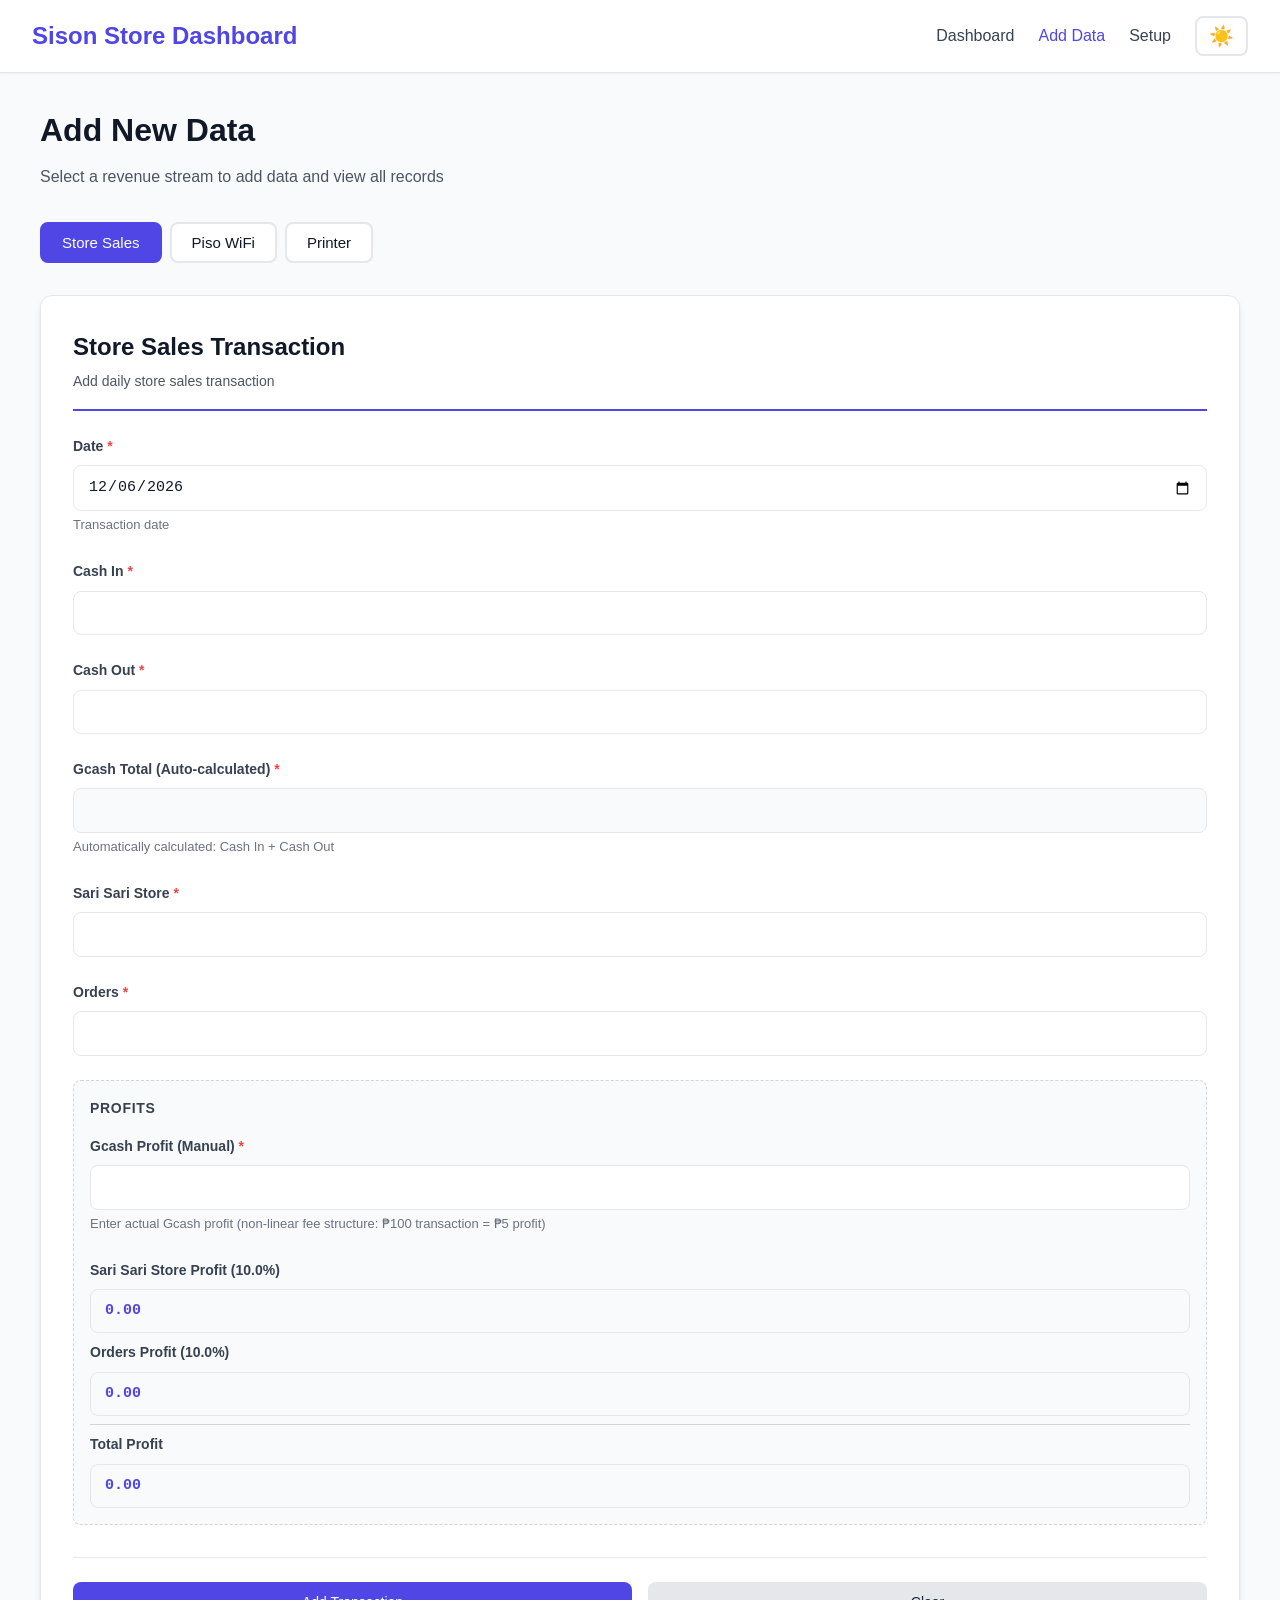
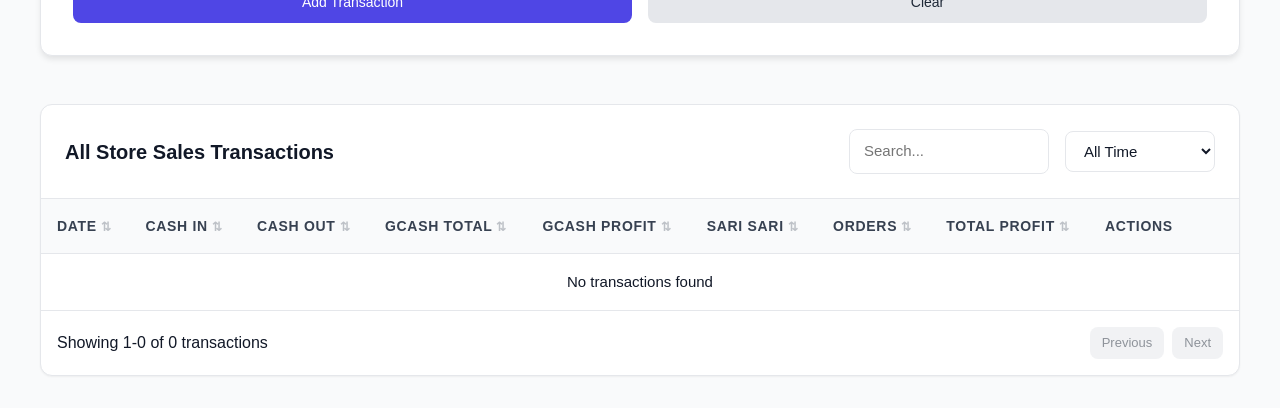
==== commit 92159350: "feat: Major update - Excel migration, manual Gcash profit, UI improvements This commit includes mult" ====
--- a/input.html
+++ b/input.html
@@ -84,8 +84,9 @@
             </div>
 
             <div class="form-group">
-              <label for="gcashTotal" class="form-label required">Gcash Total</label>
-              <input type="number" id="gcashTotal" name="gcashTotal" class="form-input" step="0.01" min="0" required>
+              <label for="gcashTotal" class="form-label required">Gcash Total (Auto-calculated)</label>
+              <input type="number" id="gcashTotal" name="gcashTotal" class="form-input" step="0.01" min="0" required readonly>
+              <p class="form-help">Automatically calculated: Cash In + Cash Out</p>
             </div>
 
             <div class="form-group">
@@ -100,11 +101,12 @@
 
             <!-- Calculated Profits -->
             <div class="calculated-section">
-              <h3>Calculated Profits</h3>
-
-              <div class="calculated-field">
-                <label for="gcashProfit" class="form-label">Gcash Profit (2.2%)</label>
-                <input type="number" id="gcashProfit" name="gcashProfit" class="form-input" step="0.01" readonly>
+              <h3>Profits</h3>
+
+              <div class="form-group">
+                <label for="gcashProfit" class="form-label required">Gcash Profit (Manual)</label>
+                <input type="number" id="gcashProfit" name="gcashProfit" class="form-input" step="0.01" min="0" required>
+                <p class="form-help">Enter actual Gcash profit (non-linear fee structure: ₱100 transaction = ₱5 profit)</p>
               </div>
 
               <div class="calculated-field">
@@ -154,6 +156,7 @@
                     <th>Cash In</th>
                     <th>Cash Out</th>
                     <th>Gcash Total</th>
+                    <th>Gcash Profit</th>
                     <th>Sari Sari</th>
                     <th>Orders</th>
                     <th>Total Profit</th>
@@ -162,7 +165,7 @@
                 </thead>
                 <tbody id="ss-tbody">
                   <tr>
-                    <td colspan="8" class="text-center">Loading...</td>
+                    <td colspan="9" class="text-center">Loading...</td>
                   </tr>
                 </tbody>
               </table>
--- a/css/main.css
+++ b/css/main.css
@@ -275,7 +275,8 @@
   padding: var(--spacing-md) var(--spacing-lg);
   border-radius: var(--border-radius);
   box-shadow: var(--shadow-lg);
-  background-color: white;
+  background-color: var(--bg-secondary);
+  color: var(--text-primary);
   border-left: 4px solid var(--info-color);
   z-index: 1000;
   transform: translateX(400px);
--- a/css/forms.css
+++ b/css/forms.css
@@ -234,16 +234,40 @@
   gap: var(--spacing-xs);
 }
 
-/* Success States */
-.form-success {
+/* Notification States (Status Messages) */
+.form-success,
+.form-error,
+.form-info {
   padding: var(--spacing-md);
-  background-color: var(--success-color);
-  color: white;
   border-radius: var(--border-radius);
   margin-bottom: var(--spacing-lg);
   display: flex;
   align-items: center;
   gap: var(--spacing-sm);
+  font-weight: 500;
+}
+
+.form-success {
+  background-color: var(--success-color);
+  color: white;
+}
+
+.form-error {
+  background-color: var(--error-color);
+  color: white;
+}
+
+.form-info {
+  background-color: var(--info-color);
+  color: white;
+}
+
+/* Ensure text is always readable in both light and dark modes */
+body.dark-mode .form-success,
+body.dark-mode .form-error,
+body.dark-mode .form-info {
+  color: white;
+  font-weight: 600;
 }
 
 /* Currency Input Styling */
--- a/css/dashboard.css
+++ b/css/dashboard.css
@@ -118,6 +118,32 @@
   color: var(--gray-500);
 }
 
+.kpi-secondary {
+  margin-top: var(--spacing-sm);
+  padding-top: var(--spacing-sm);
+  border-top: 1px solid var(--border-color-main);
+  font-size: 0.875rem;
+  display: flex;
+  align-items: center;
+  gap: var(--spacing-xs);
+}
+
+.kpi-secondary-label {
+  color: var(--gray-600);
+  font-weight: 500;
+}
+
+.kpi-secondary-value {
+  color: var(--success-color);
+  font-weight: 700;
+  font-size: 1rem;
+}
+
+.kpi-secondary-percent {
+  color: var(--gray-500);
+  font-size: 0.8125rem;
+}
+
 .kpi-card.highlight {
   background: linear-gradient(135deg, var(--primary-color) 0%, var(--primary-light) 100%);
   color: white;
